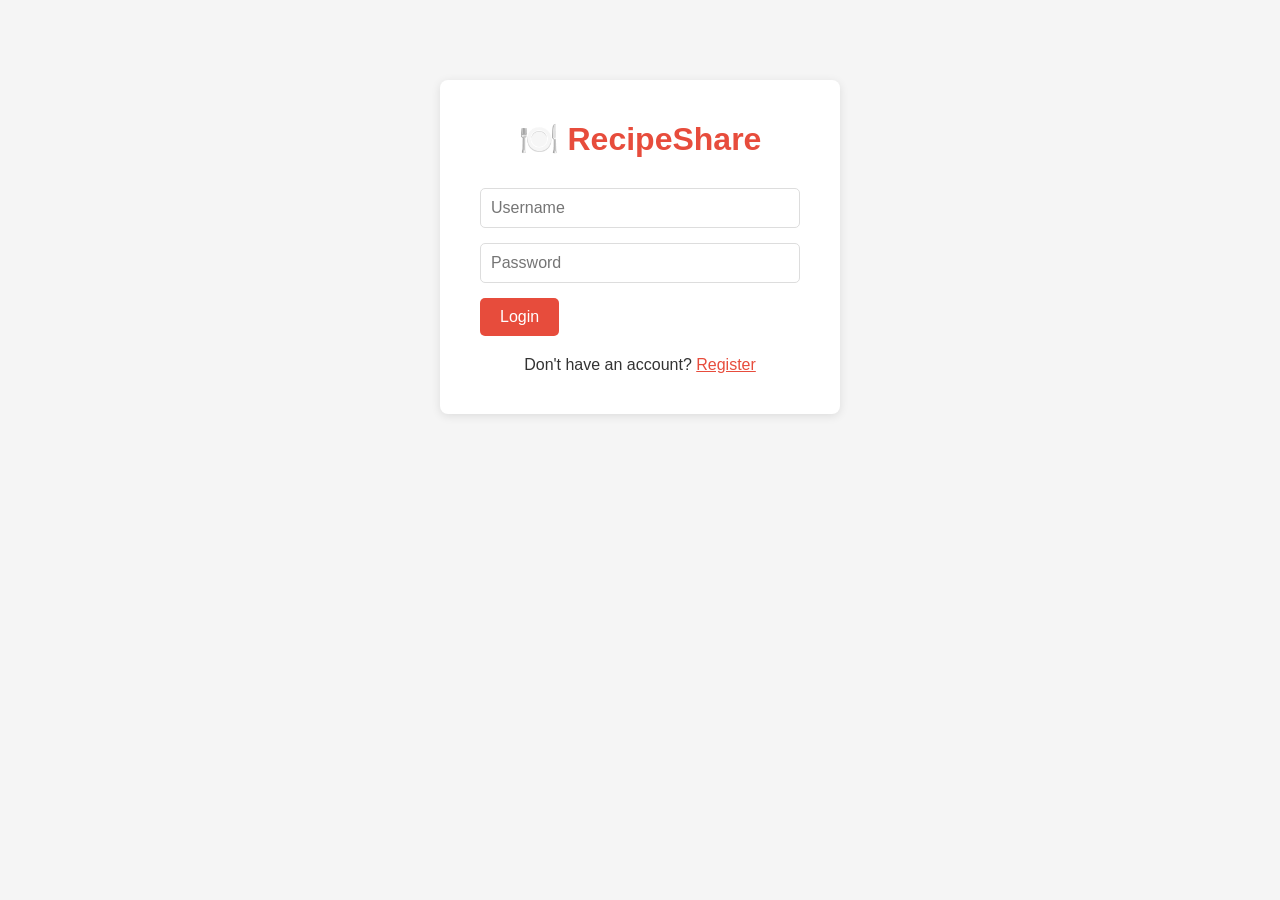
==== frontend/index.html @ fc5480e8 "Initial Frontend Part" ====
<!DOCTYPE html>
<html>
<head>
    <title>RecipeShare</title>
    <link rel="stylesheet" href="css/style.css">
</head>
<body>
    <nav>
        <a href="index.html">🍽️ RecipeShare</a>
        <div class="nav-links">
            <a href="create_recipe.html">+ Create Recipe</a>
            <a href="profile.html">My Profile</a>
            <button onclick="logout()">Logout</button>
        </div>
    </nav>
    <div class="container">
        <div id="recipeList"></div>
    </div>
    <script src="js/api.js"></script>
    <script src="js/home.js"></script>
</body>
</html>
---- frontend/css/style.css ----
* {
    margin: 0;
    padding: 0;
    box-sizing: border-box;
}

body {
    font-family: Arial, sans-serif;
    background-color: #f5f5f5;
    color: #333;
}

nav {
    background-color: #e74c3c;
    padding: 15px 30px;
    display: flex;
    justify-content: space-between;
    align-items: center;
}

nav a {
    color: white;
    text-decoration: none;
    font-size: 20px;
    font-weight: bold;
}

nav .nav-links a, nav .nav-links button {
    color: white;
    text-decoration: none;
    margin-left: 15px;
    background: none;
    border: none;
    cursor: pointer;
    font-size: 16px;
}

.container {
    max-width: 900px;
    margin: 30px auto;
    padding: 0 20px;
}

.card {
    background: white;
    border-radius: 8px;
    padding: 20px;
    margin-bottom: 20px;
    box-shadow: 0 2px 4px rgba(0,0,0,0.1);
}

.card h2 {
    margin-bottom: 10px;
    color: #e74c3c;
}

.card p {
    margin-bottom: 8px;
    color: #666;
}

.card a {
    color: #e74c3c;
    text-decoration: none;
    font-weight: bold;
}

input, textarea, select {
    width: 100%;
    padding: 10px;
    margin-bottom: 15px;
    border: 1px solid #ddd;
    border-radius: 5px;
    font-size: 16px;
}

button {
    background-color: #e74c3c;
    color: white;
    padding: 10px 20px;
    border: none;
    border-radius: 5px;
    cursor: pointer;
    font-size: 16px;
}

button:hover {
    background-color: #c0392b;
}

.auth-container {
    max-width: 400px;
    margin: 80px auto;
    background: white;
    padding: 40px;
    border-radius: 8px;
    box-shadow: 0 2px 10px rgba(0,0,0,0.1);
}

.auth-container h1 {
    text-align: center;
    margin-bottom: 30px;
    color: #e74c3c;
}

.auth-container p {
    text-align: center;
    margin-top: 20px;
}

.auth-container a {
    color: #e74c3c;
}

.profile-header {
    text-align: center;
    padding: 30px;
    background: white;
    border-radius: 8px;
    margin-bottom: 20px;
    box-shadow: 0 2px 4px rgba(0,0,0,0.1);
}

.profile-header img {
    border-radius: 50%;
    margin-bottom: 15px;
}

.profile-stats {
    display: flex;
    justify-content: center;
    gap: 30px;
    margin-top: 15px;
}

.profile-stats p {
    text-align: center;
    font-weight: bold;
}

.like-btn {
    background: none;
    border: 1px solid #e74c3c;
    color: #e74c3c;
    padding: 8px 16px;
    border-radius: 20px;
    cursor: pointer;
    font-size: 14px;
}

.like-btn:hover {
    background-color: #e74c3c;
    color: white;
}
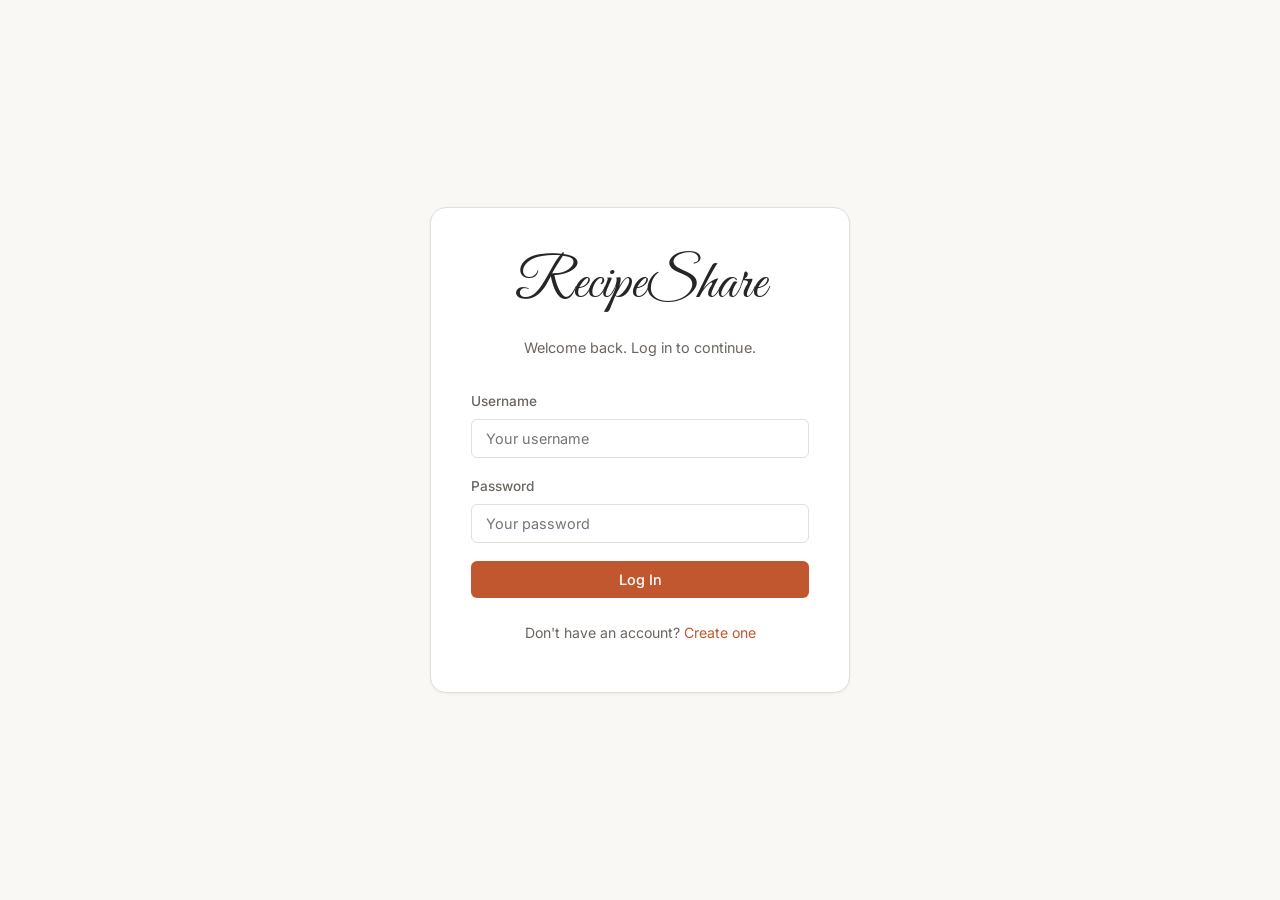
==== commit 964117a5: "UI: Complete premium frontend redesign with updated typography, dark themes, and refined layouts" ====
--- a/frontend/index.html
+++ b/frontend/index.html
@@ -1,22 +1,50 @@
 <!DOCTYPE html>
-<html>
+<html lang="en">
 <head>
-    <title>RecipeShare</title>
+    <meta charset="UTF-8">
+    <meta name="viewport" content="width=device-width, initial-scale=1.0">
+    <title>RecipeShare — Discover & Share Recipes</title>
+    <meta name="description" content="Discover, create, and share your favorite recipes with a community of food lovers.">
     <link rel="stylesheet" href="css/style.css">
 </head>
 <body>
-    <nav>
-        <a href="index.html">🍽️ RecipeShare</a>
-        <div class="nav-links">
-            <a href="create_recipe.html">+ Create Recipe</a>
-            <a href="profile.html">My Profile</a>
-            <button onclick="logout()">Logout</button>
+    <nav class="navbar">
+        <div class="navbar-inner">
+            <a href="index.html" class="navbar-brand">
+                 RecipeShare
+            </a>
+            <div class="nav-links">
+                <a href="index.html">Home</a>
+                <a href="profile.html">Profile</a>
+                <a href="create_recipe.html" class="btn-nav">+ New Recipe</a>
+                <button class="btn-logout" onclick="logout()">Logout</button>
+            </div>
         </div>
     </nav>
+
     <div class="container">
-        <div id="recipeList"></div>
+        <div class="page-header">
+            <h1>Recipes</h1>
+            <p>Discover something delicious to cook today</p>
+        </div>
+
+        <div class="search-section">
+            <form class="search-bar" id="searchForm" onsubmit="handleSearch(event)">
+                <input type="text" id="searchInput" placeholder="Search by title, cuisine, or ingredient..." />
+                <button type="submit">Search</button>
+            </form>
+        </div>
+
+        <div class="recipe-grid" id="recipeList"></div>
+
+        <div class="pagination" id="pagination" style="display:none;">
+            <button id="prevBtn" onclick="changePage(-1)">← Previous</button>
+            <span class="page-info" id="pageInfo"></span>
+            <button id="nextBtn" onclick="changePage(1)">Next →</button>
+        </div>
     </div>
+
     <script src="js/api.js"></script>
     <script src="js/home.js"></script>
 </body>
-</html>+</html>
--- a/frontend/css/style.css
+++ b/frontend/css/style.css
@@ -1,154 +1,1150 @@
-* {
+/* ============================================================
+   RecipeShare — Stylesheet
+   Warm editorial food magazine aesthetic
+   ============================================================ */
+
+@import url('https://fonts.googleapis.com/css2?family=DM+Serif+Display:ital@0;1&family=Inter:wght@400;500;600;700&family=Great+Vibes&display=swap');
+
+/* ---------- Design Tokens ---------- */
+:root {
+    --color-bg: #faf8f5;
+    --color-surface: #ffffff;
+    --color-surface-alt: #f3efe9;
+    --color-border: #e5dfd6;
+    --color-text: #2c2c2c;
+    --color-text-secondary: #6b6560;
+    --color-text-muted: #9a938b;
+    --color-accent: #c0572e;
+    --color-accent-hover: #a84a26;
+    --color-accent-light: #f5e6df;
+    --color-success: #3a7d44;
+    --color-error: #c43e3e;
+    --color-warning: #c48c2e;
+    --font-heading: 'DM Serif Display', Georgia, serif;
+    --font-body: 'Inter', -apple-system, sans-serif;
+    --radius-sm: 6px;
+    --radius-md: 10px;
+    --radius-lg: 16px;
+    --shadow-sm: 0 1px 3px rgba(0,0,0,0.06);
+    --shadow-md: 0 4px 12px rgba(0,0,0,0.08);
+    --shadow-lg: 0 8px 30px rgba(0,0,0,0.1);
+    --max-width: 1100px;
+    --transition: 0.2s ease;
+}
+
+/* ---------- Reset ---------- */
+*, *::before, *::after {
     margin: 0;
     padding: 0;
     box-sizing: border-box;
 }
 
+html { scroll-behavior: smooth; }
+
 body {
-    font-family: Arial, sans-serif;
-    background-color: #f5f5f5;
-    color: #333;
-}
-
-nav {
-    background-color: #e74c3c;
-    padding: 15px 30px;
-    display: flex;
+    font-family: var(--font-body);
+    background-color: var(--color-bg);
+    background-image: url('../img/bg.png');
+    background-repeat: repeat;
+    background-attachment: fixed;
+    background-size: 600px;
+    color: var(--color-text);
+    line-height: 1.6;
+    -webkit-font-smoothing: antialiased;
+}
+
+img { display: block; max-width: 100%; }
+a { color: var(--color-accent); text-decoration: none; }
+a:hover { color: var(--color-accent-hover); }
+ul, ol { list-style-position: inside; }
+
+/* ---------- Navigation ---------- */
+.navbar {
+    background-color: #1a1a1a; /* Dark charcoal */
+    background-image: url('../img/nav_bg.png'); /* Dark pattern */
+    background-size: 400px;
+    border-bottom: 1px solid #333333;
+    padding: 0 24px;
+    position: sticky;
+    top: 0;
+    z-index: 100;
+}
+
+.navbar-inner {
+    max-width: var(--max-width);
+    margin: 0 auto;
+    display: flex;
+    align-items: center;
     justify-content: space-between;
-    align-items: center;
-}
-
-nav a {
-    color: white;
+    height: 60px; /* Slimmer, modern height */
+}
+
+.navbar-brand {
+    font-family: 'Great Vibes', cursive;
+    font-weight: 400;
+    font-size: 2.5rem;
+    color: #f5f5f5; /* Light off-white */
     text-decoration: none;
-    font-size: 20px;
-    font-weight: bold;
-}
-
-nav .nav-links a, nav .nav-links button {
-    color: white;
+    line-height: 1;
+}
+
+.navbar-brand:hover { color: #ffffff; }
+
+.brand-logo {
+    display: none; /* Hide logo completely */
+}
+
+.nav-links {
+    display: flex;
+    align-items: center;
+    gap: 8px;
+}
+
+.nav-links a {
+    color: #e0e0e0;
+    font-family: var(--font-heading);
+    font-size: 1.1rem;
+    font-weight: 500;
+    padding: 8px 12px;
+    transition: color var(--transition);
     text-decoration: none;
-    margin-left: 15px;
+    letter-spacing: 0.5px;
+}
+
+.nav-links a:hover {
+    color: var(--color-accent); /* Elegant terracotta hover instead of a grey box */
+}
+
+.nav-links .btn-nav {
+    background: transparent;
+    color: var(--color-accent);
+    padding: 4px 16px;
+    border-radius: 20px;
+    font-size: 1.1rem;
+    border: 1.5px solid var(--color-accent);
+    cursor: pointer;
+    font-family: var(--font-heading);
+    transition: all var(--transition);
+    margin-left: 8px;
+}
+
+.nav-links .btn-nav:hover {
+    background: var(--color-accent);
+    color: #ffffff;
+}
+
+.btn-logout {
+    background: transparent;
+    border: none;
+    color: #a0a0a0;
+    padding: 8px 12px;
+    cursor: pointer;
+    font-size: 1.1rem;
+    font-family: var(--font-heading);
+    transition: color var(--transition);
+    margin-left: 4px;
+}
+
+.btn-logout:hover {
+    color: #ffffff;
+}
+
+/* ---------- Layout ---------- */
+.container {
+    max-width: var(--max-width);
+    margin: 0 auto;
+    padding: 32px 24px;
+}
+
+.page-header {
+    margin-bottom: 32px;
+}
+
+.page-header h1 {
+    font-family: var(--font-heading);
+    font-size: 2rem;
+    font-weight: 400;
+    margin-bottom: 6px;
+}
+
+.page-header p {
+    color: var(--color-text-secondary);
+    font-size: 0.95rem;
+}
+
+/* ---------- Recipe Grid ---------- */
+.recipe-grid {
+    display: grid;
+    grid-template-columns: repeat(auto-fill, minmax(320px, 1fr));
+    gap: 24px;
+}
+
+/* ---------- Recipe Card ---------- */
+.recipe-card {
+    background: var(--color-surface);
+    border-radius: var(--radius-md);
+    overflow: hidden;
+    border: 1px solid var(--color-border);
+    transition: box-shadow var(--transition), transform var(--transition);
+}
+
+.recipe-card:hover {
+    box-shadow: var(--shadow-md);
+    transform: translateY(-2px);
+}
+
+.recipe-card-img {
+    width: 100%;
+    height: 200px;
+    object-fit: cover;
+    background: var(--color-surface-alt);
+}
+
+.recipe-card-img-placeholder {
+    width: 100%;
+    height: 200px;
+    background: var(--color-surface-alt);
+    display: flex;
+    align-items: center;
+    justify-content: center;
+    font-size: 3rem;
+    color: var(--color-text-muted);
+}
+
+.recipe-card-body {
+    padding: 18px 20px 20px;
+}
+
+.recipe-card-body h3 {
+    font-family: var(--font-heading);
+    font-size: 1.25rem;
+    font-weight: 400;
+    margin-bottom: 8px;
+    line-height: 1.3;
+}
+
+.recipe-card-body h3 a {
+    color: var(--color-text);
+}
+
+.recipe-card-body h3 a:hover {
+    color: var(--color-accent);
+}
+
+.recipe-card-meta {
+    display: flex;
+    flex-wrap: wrap;
+    gap: 12px;
+    font-size: 0.82rem;
+    color: var(--color-text-secondary);
+    margin-bottom: 10px;
+    font-family: var(--font-body);
+}
+
+.recipe-card-meta span {
+    display: flex;
+    align-items: center;
+    gap: 4px;
+}
+
+.recipe-card-desc {
+    font-size: 0.9rem;
+    color: var(--color-text-secondary);
+    line-height: 1.5;
+    display: -webkit-box;
+    -webkit-line-clamp: 2;
+    -webkit-box-orient: vertical;
+    overflow: hidden;
+    margin-bottom: 14px;
+}
+
+.recipe-card-footer {
+    display: flex;
+    align-items: center;
+    justify-content: space-between;
+    padding-top: 12px;
+    border-top: 1px solid var(--color-border);
+}
+
+.recipe-card-footer .author {
+    font-size: 0.82rem;
+    color: var(--color-text-muted);
+}
+
+.recipe-card-footer .likes {
+    font-size: 0.82rem;
+    color: var(--color-text-muted);
+    display: flex;
+    align-items: center;
+    gap: 4px;
+}
+
+/* ---------- Search Bar ---------- */
+.search-section {
+    margin-bottom: 28px;
+}
+
+.search-bar {
+    display: flex;
+    gap: 10px;
+    max-width: 560px;
+}
+
+.search-bar input {
+    flex: 1;
+    padding: 10px 16px;
+    border: 1px solid var(--color-border);
+    border-radius: var(--radius-sm);
+    font-size: 0.9rem;
+    font-family: var(--font-body);
+    background: var(--color-surface);
+    outline: none;
+    transition: border-color var(--transition);
+}
+
+.search-bar input:focus {
+    border-color: var(--color-accent);
+}
+
+.search-bar button {
+    padding: 10px 20px;
+    background: var(--color-accent);
+    color: #fff;
+    border: none;
+    border-radius: var(--radius-sm);
+    font-size: 0.9rem;
+    font-family: var(--font-body);
+    font-weight: 500;
+    cursor: pointer;
+    transition: background var(--transition);
+}
+
+.search-bar button:hover {
+    background: var(--color-accent-hover);
+}
+
+/* ---------- Pagination ---------- */
+.pagination {
+    display: flex;
+    align-items: center;
+    justify-content: center;
+    gap: 12px;
+    margin-top: 36px;
+    padding-top: 24px;
+    border-top: 1px solid var(--color-border);
+}
+
+.pagination button {
+    padding: 8px 18px;
+    background: var(--color-surface);
+    color: var(--color-text-secondary);
+    border: 1px solid var(--color-border);
+    border-radius: var(--radius-sm);
+    font-size: 0.85rem;
+    font-family: var(--font-body);
+    cursor: pointer;
+    transition: border-color var(--transition), color var(--transition);
+}
+
+.pagination button:hover:not(:disabled) {
+    border-color: var(--color-accent);
+    color: var(--color-accent);
+}
+
+.pagination button:disabled {
+    opacity: 0.4;
+    cursor: default;
+}
+
+.pagination .page-info {
+    font-size: 0.85rem;
+    color: var(--color-text-muted);
+}
+
+/* ---------- Auth Pages ---------- */
+.auth-page {
+    min-height: 100vh;
+    display: flex;
+    align-items: center;
+    justify-content: center;
+    background: var(--color-bg);
+    padding: 24px;
+}
+
+.auth-card {
+    background: var(--color-surface);
+    border: 1px solid var(--color-border);
+    border-radius: var(--radius-lg);
+    padding: 48px 40px;
+    width: 100%;
+    max-width: 420px;
+    box-shadow: var(--shadow-sm);
+}
+
+.auth-card .brand {
+    font-family: 'Great Vibes', cursive;
+    font-weight: 400;
+    font-size: 3.5rem;
+    color: #262626;
+    text-align: center;
+    margin-bottom: 24px;
+    line-height: 1;
+}
+
+.auth-card .subtitle {
+    text-align: center;
+    color: var(--color-text-secondary);
+    font-size: 0.9rem;
+    margin-bottom: 32px;
+}
+
+.auth-card .auth-footer {
+    text-align: center;
+    margin-top: 24px;
+    font-size: 0.88rem;
+    color: var(--color-text-secondary);
+}
+
+/* ---------- Forms ---------- */
+.form-group {
+    margin-bottom: 18px;
+}
+
+.form-group label {
+    display: block;
+    font-size: 0.85rem;
+    font-weight: 500;
+    color: var(--color-text-secondary);
+    margin-bottom: 6px;
+}
+
+.form-input {
+    width: 100%;
+    padding: 10px 14px;
+    border: 1px solid var(--color-border);
+    border-radius: var(--radius-sm);
+    font-size: 0.9rem;
+    font-family: var(--font-body);
+    background: var(--color-surface);
+    color: var(--color-text);
+    outline: none;
+    transition: border-color var(--transition);
+}
+
+.form-input:focus {
+    border-color: var(--color-accent);
+}
+
+textarea.form-input {
+    resize: vertical;
+    min-height: 100px;
+}
+
+select.form-input {
+    cursor: pointer;
+    appearance: none;
+    background-image: url("data:image/svg+xml;charset=UTF-8,%3csvg xmlns='http://www.w3.org/2000/svg' viewBox='0 0 24 24' fill='none' stroke='%236b6560' stroke-width='2' stroke-linecap='round' stroke-linejoin='round'%3e%3cpolyline points='6 9 12 15 18 9'%3e%3c/polyline%3e%3c/svg%3e");
+    background-repeat: no-repeat;
+    background-position: right 12px center;
+    background-size: 16px;
+    padding-right: 36px;
+}
+
+.form-input-error {
+    border-color: var(--color-error);
+}
+
+.form-error-text {
+    color: var(--color-error);
+    font-size: 0.8rem;
+    margin-top: 4px;
+}
+
+.form-hint {
+    color: var(--color-text-muted);
+    font-size: 0.78rem;
+    margin-top: 4px;
+}
+
+.form-row {
+    display: grid;
+    grid-template-columns: 1fr 1fr;
+    gap: 14px;
+}
+
+.form-checkbox {
+    display: flex;
+    align-items: center;
+    gap: 8px;
+    font-size: 0.9rem;
+    color: var(--color-text-secondary);
+    cursor: pointer;
+}
+
+.form-checkbox input[type="checkbox"] {
+    width: 18px;
+    height: 18px;
+    accent-color: var(--color-accent);
+    cursor: pointer;
+}
+
+/* ---------- Buttons ---------- */
+.btn {
+    display: inline-flex;
+    align-items: center;
+    justify-content: center;
+    gap: 6px;
+    padding: 10px 22px;
+    border-radius: var(--radius-sm);
+    font-size: 0.9rem;
+    font-family: var(--font-body);
+    font-weight: 500;
+    cursor: pointer;
+    border: none;
+    transition: background var(--transition), opacity var(--transition);
+}
+
+.btn:disabled {
+    opacity: 0.6;
+    cursor: default;
+}
+
+.btn-primary {
+    background: var(--color-accent);
+    color: #fff;
+}
+
+.btn-primary:hover:not(:disabled) {
+    background: var(--color-accent-hover);
+}
+
+.btn-full {
+    width: 100%;
+}
+
+.btn-secondary {
+    background: var(--color-surface-alt);
+    color: var(--color-text);
+    border: 1px solid var(--color-border);
+}
+
+.btn-secondary:hover:not(:disabled) {
+    background: var(--color-border);
+}
+
+.btn-outline {
+    background: transparent;
+    color: var(--color-accent);
+    border: 1px solid var(--color-accent);
+}
+
+.btn-outline:hover:not(:disabled) {
+    background: var(--color-accent-light);
+}
+
+.btn-sm {
+    padding: 6px 14px;
+    font-size: 0.82rem;
+}
+
+.btn-danger {
+    background: none;
+    color: var(--color-error);
+    border: 1px solid var(--color-error);
+    padding: 4px 10px;
+    font-size: 0.78rem;
+}
+
+.btn-danger:hover:not(:disabled) {
+    background: var(--color-error);
+    color: #fff;
+}
+
+.btn-like {
+    background: none;
+    border: 1px solid var(--color-border);
+    color: var(--color-text-secondary);
+    padding: 8px 18px;
+    border-radius: 24px;
+    font-size: 0.85rem;
+    font-family: var(--font-body);
+    cursor: pointer;
+    transition: all var(--transition);
+}
+
+.btn-like:hover {
+    border-color: var(--color-accent);
+    color: var(--color-accent);
+}
+
+.btn-like.liked {
+    background: var(--color-accent-light);
+    border-color: var(--color-accent);
+    color: var(--color-accent);
+}
+
+/* ---------- Card (generic) ---------- */
+.card {
+    background: var(--color-surface);
+    border: 1px solid var(--color-border);
+    border-radius: var(--radius-md);
+    padding: 24px;
+    margin-bottom: 20px;
+}
+
+.card h2 {
+    font-family: var(--font-heading);
+    font-size: 1.3rem;
+    font-weight: 400;
+    margin-bottom: 16px;
+}
+
+/* ---------- Recipe Detail Page ---------- */
+.recipe-hero {
+    position: relative;
+    border-radius: var(--radius-lg);
+    overflow: hidden;
+    margin-bottom: 28px;
+}
+
+.recipe-hero img {
+    width: 100%;
+    height: 380px;
+    object-fit: cover;
+}
+
+.recipe-hero-placeholder {
+    width: 100%;
+    height: 260px;
+    background: var(--color-surface-alt);
+    display: flex;
+    align-items: center;
+    justify-content: center;
+    font-size: 4rem;
+    border-radius: var(--radius-lg);
+    margin-bottom: 28px;
+}
+
+.recipe-title-section {
+    margin-bottom: 24px;
+}
+
+.recipe-title-section h1 {
+    font-family: var(--font-heading);
+    font-size: 2.2rem;
+    font-weight: 400;
+    line-height: 1.2;
+    margin-bottom: 10px;
+}
+
+.recipe-title-section .recipe-desc {
+    font-size: 1rem;
+    color: var(--color-text-secondary);
+    line-height: 1.6;
+    margin-bottom: 16px;
+}
+
+.recipe-info-bar {
+    display: flex;
+    flex-wrap: wrap;
+    gap: 20px;
+    padding: 16px 0;
+    border-top: 1px solid var(--color-border);
+    border-bottom: 1px solid var(--color-border);
+    margin-bottom: 28px;
+}
+
+.recipe-info-item {
+    text-align: center;
+}
+
+.recipe-info-item .label {
+    font-size: 0.72rem;
+    text-transform: uppercase;
+    letter-spacing: 0.06em;
+    color: var(--color-text-muted);
+    margin-bottom: 2px;
+}
+
+.recipe-info-item .value {
+    font-size: 0.95rem;
+    font-weight: 600;
+    color: var(--color-text);
+}
+
+.recipe-actions {
+    display: flex;
+    gap: 12px;
+    margin-bottom: 28px;
+}
+
+/* ---------- Ingredients List ---------- */
+.ingredient-list {
+    list-style: none;
+}
+
+.ingredient-list li {
+    padding: 10px 0;
+    border-bottom: 1px solid var(--color-surface-alt);
+    font-size: 0.93rem;
+    display: flex;
+    align-items: center;
+    justify-content: space-between;
+}
+
+.ingredient-list li:last-child {
+    border-bottom: none;
+}
+
+.ingredient-qty {
+    font-weight: 600;
+    color: var(--color-accent);
+    margin-right: 6px;
+}
+
+/* ---------- Steps List ---------- */
+.steps-list {
+    list-style: none;
+    counter-reset: step-counter;
+}
+
+.steps-list li {
+    counter-increment: step-counter;
+    padding: 14px 0;
+    border-bottom: 1px solid var(--color-surface-alt);
+    font-size: 0.93rem;
+    line-height: 1.6;
+    display: flex;
+    align-items: flex-start;
+    gap: 14px;
+}
+
+.steps-list li:last-child {
+    border-bottom: none;
+}
+
+.steps-list li::before {
+    content: counter(step-counter);
+    flex-shrink: 0;
+    width: 30px;
+    height: 30px;
+    background: var(--color-accent-light);
+    color: var(--color-accent);
+    border-radius: 50%;
+    display: flex;
+    align-items: center;
+    justify-content: center;
+    font-size: 0.82rem;
+    font-weight: 600;
+}
+
+.step-content {
+    flex: 1;
+    display: flex;
+    align-items: flex-start;
+    justify-content: space-between;
+    gap: 10px;
+}
+
+/* ---------- Add Form (inline on recipe detail) ---------- */
+.inline-add-form {
+    display: flex;
+    gap: 8px;
+    align-items: flex-end;
+    flex-wrap: wrap;
+    margin-top: 14px;
+    padding-top: 14px;
+    border-top: 1px solid var(--color-surface-alt);
+}
+
+.inline-add-form .form-input {
+    flex: 1;
+    min-width: 100px;
+    margin-bottom: 0;
+}
+
+.inline-add-form .btn {
+    white-space: nowrap;
+}
+
+/* ---------- Profile Page ---------- */
+.profile-header {
+    background: var(--color-surface);
+    border: 1px solid var(--color-border);
+    border-radius: var(--radius-lg);
+    padding: 36px;
+    text-align: center;
+    margin-bottom: 28px;
+}
+
+.profile-avatar {
+    width: 96px;
+    height: 96px;
+    border-radius: 50%;
+    object-fit: cover;
+    margin: 0 auto 16px;
+    border: 3px solid var(--color-surface-alt);
+    background: var(--color-surface-alt);
+}
+
+.profile-header h1 {
+    font-family: var(--font-heading);
+    font-size: 1.6rem;
+    font-weight: 400;
+    margin-bottom: 6px;
+}
+
+.profile-bio {
+    color: var(--color-text-secondary);
+    font-size: 0.9rem;
+    margin-bottom: 20px;
+    max-width: 420px;
+    margin-left: auto;
+    margin-right: auto;
+}
+
+.profile-stats {
+    display: flex;
+    justify-content: center;
+    gap: 36px;
+}
+
+.profile-stat {
+    text-align: center;
+}
+
+.profile-stat .number {
+    font-size: 1.3rem;
+    font-weight: 700;
+    color: var(--color-text);
+    display: block;
+}
+
+.profile-stat .label {
+    font-size: 0.78rem;
+    text-transform: uppercase;
+    letter-spacing: 0.05em;
+    color: var(--color-text-muted);
+}
+
+.section-title {
+    font-family: var(--font-heading);
+    font-size: 1.4rem;
+    font-weight: 400;
+    margin-bottom: 20px;
+}
+
+/* ---------- Edit Profile Form ---------- */
+.edit-form {
+    background: var(--color-surface);
+    border: 1px solid var(--color-border);
+    border-radius: var(--radius-md);
+    padding: 28px;
+    margin-top: 20px;
+    display: none;
+}
+
+.edit-form.visible {
+    display: block;
+}
+
+/* ---------- Difficulty Selector ---------- */
+.difficulty-options {
+    display: flex;
+    gap: 10px;
+}
+
+.difficulty-option {
+    flex: 1;
+}
+
+.difficulty-option input[type="radio"] {
+    display: none;
+}
+
+.difficulty-option label {
+    display: block;
+    text-align: center;
+    padding: 10px;
+    border: 1px solid var(--color-border);
+    border-radius: var(--radius-sm);
+    font-size: 0.85rem;
+    font-weight: 500;
+    color: var(--color-text-secondary);
+    cursor: pointer;
+    transition: all var(--transition);
+}
+
+.difficulty-option input[type="radio"]:checked + label {
+    border-color: var(--color-accent);
+    background: var(--color-accent-light);
+    color: var(--color-accent);
+}
+
+.difficulty-option label:hover {
+    border-color: var(--color-text-muted);
+}
+
+/* ---------- Image Preview ---------- */
+.image-upload-area {
+    border: 2px dashed var(--color-border);
+    border-radius: var(--radius-md);
+    padding: 28px;
+    text-align: center;
+    cursor: pointer;
+    transition: border-color var(--transition);
+    position: relative;
+}
+
+.image-upload-area:hover {
+    border-color: var(--color-text-muted);
+}
+
+.image-upload-area input[type="file"] {
+    position: absolute;
+    inset: 0;
+    opacity: 0;
+    cursor: pointer;
+}
+
+.image-upload-area .upload-icon {
+    font-size: 2rem;
+    margin-bottom: 8px;
+}
+
+.image-upload-area .upload-text {
+    font-size: 0.85rem;
+    color: var(--color-text-muted);
+}
+
+.image-preview {
+    margin-top: 12px;
+    border-radius: var(--radius-md);
+    overflow: hidden;
+    display: none;
+}
+
+.image-preview img {
+    width: 100%;
+    height: 200px;
+    object-fit: cover;
+}
+
+.image-preview.has-image {
+    display: block;
+}
+
+/* ---------- Dynamic List (add ingredients/steps on create page) ---------- */
+.dynamic-list-item {
+    display: flex;
+    gap: 8px;
+    align-items: center;
+    margin-bottom: 8px;
+}
+
+.dynamic-list-item .form-input {
+    margin-bottom: 0;
+}
+
+.dynamic-list-item .btn-remove {
     background: none;
     border: none;
-    cursor: pointer;
-    font-size: 16px;
-}
-
-.container {
-    max-width: 900px;
-    margin: 30px auto;
-    padding: 0 20px;
-}
-
-.card {
-    background: white;
-    border-radius: 8px;
-    padding: 20px;
-    margin-bottom: 20px;
-    box-shadow: 0 2px 4px rgba(0,0,0,0.1);
-}
-
-.card h2 {
+    color: var(--color-text-muted);
+    cursor: pointer;
+    font-size: 1.1rem;
+    padding: 6px;
+    transition: color var(--transition);
+    flex-shrink: 0;
+}
+
+.dynamic-list-item .btn-remove:hover {
+    color: var(--color-error);
+}
+
+.btn-add-row {
+    background: none;
+    border: 1px dashed var(--color-border);
+    color: var(--color-text-secondary);
+    padding: 8px 16px;
+    border-radius: var(--radius-sm);
+    font-size: 0.85rem;
+    font-family: var(--font-body);
+    cursor: pointer;
+    width: 100%;
+    margin-top: 4px;
+    transition: border-color var(--transition), color var(--transition);
+}
+
+.btn-add-row:hover {
+    border-color: var(--color-accent);
+    color: var(--color-accent);
+}
+
+/* ---------- Toast Notifications ---------- */
+.toast-container {
+    position: fixed;
+    top: 80px;
+    right: 24px;
+    z-index: 1000;
+    display: flex;
+    flex-direction: column;
+    gap: 8px;
+}
+
+.toast {
+    background: var(--color-surface);
+    border: 1px solid var(--color-border);
+    border-radius: var(--radius-sm);
+    padding: 12px 20px;
+    font-size: 0.88rem;
+    box-shadow: var(--shadow-md);
+    display: flex;
+    align-items: center;
+    gap: 10px;
+    min-width: 260px;
+    max-width: 380px;
+    animation: toast-in 0.3s ease;
+}
+
+.toast.toast-success { border-left: 3px solid var(--color-success); }
+.toast.toast-error { border-left: 3px solid var(--color-error); }
+.toast.toast-info { border-left: 3px solid var(--color-accent); }
+
+.toast.toast-out {
+    animation: toast-out 0.25s ease forwards;
+}
+
+@keyframes toast-in {
+    from { opacity: 0; transform: translateX(30px); }
+    to { opacity: 1; transform: translateX(0); }
+}
+
+@keyframes toast-out {
+    from { opacity: 1; transform: translateX(0); }
+    to { opacity: 0; transform: translateX(30px); }
+}
+
+/* ---------- Loading Skeleton ---------- */
+.skeleton {
+    background: linear-gradient(90deg, var(--color-surface-alt) 25%, var(--color-border) 50%, var(--color-surface-alt) 75%);
+    background-size: 200% 100%;
+    animation: skeleton-shimmer 1.5s ease infinite;
+    border-radius: var(--radius-sm);
+}
+
+@keyframes skeleton-shimmer {
+    0% { background-position: 200% 0; }
+    100% { background-position: -200% 0; }
+}
+
+.skeleton-card {
+    background: var(--color-surface);
+    border: 1px solid var(--color-border);
+    border-radius: var(--radius-md);
+    overflow: hidden;
+}
+
+.skeleton-card .skeleton-img {
+    height: 200px;
+}
+
+.skeleton-card .skeleton-body {
+    padding: 18px 20px;
+}
+
+.skeleton-card .skeleton-title {
+    height: 20px;
+    width: 70%;
     margin-bottom: 10px;
-    color: #e74c3c;
-}
-
-.card p {
+}
+
+.skeleton-card .skeleton-text {
+    height: 14px;
+    width: 100%;
     margin-bottom: 8px;
-    color: #666;
-}
-
-.card a {
-    color: #e74c3c;
-    text-decoration: none;
-    font-weight: bold;
-}
-
-input, textarea, select {
-    width: 100%;
-    padding: 10px;
-    margin-bottom: 15px;
-    border: 1px solid #ddd;
-    border-radius: 5px;
-    font-size: 16px;
-}
-
-button {
-    background-color: #e74c3c;
-    color: white;
-    padding: 10px 20px;
-    border: none;
-    border-radius: 5px;
-    cursor: pointer;
-    font-size: 16px;
-}
-
-button:hover {
-    background-color: #c0392b;
-}
-
-.auth-container {
-    max-width: 400px;
-    margin: 80px auto;
-    background: white;
-    padding: 40px;
-    border-radius: 8px;
-    box-shadow: 0 2px 10px rgba(0,0,0,0.1);
-}
-
-.auth-container h1 {
+}
+
+.skeleton-card .skeleton-text-short {
+    height: 14px;
+    width: 50%;
+}
+
+/* ---------- Empty State ---------- */
+.empty-state {
     text-align: center;
-    margin-bottom: 30px;
-    color: #e74c3c;
-}
-
-.auth-container p {
-    text-align: center;
-    margin-top: 20px;
-}
-
-.auth-container a {
-    color: #e74c3c;
-}
-
-.profile-header {
-    text-align: center;
-    padding: 30px;
-    background: white;
-    border-radius: 8px;
-    margin-bottom: 20px;
-    box-shadow: 0 2px 4px rgba(0,0,0,0.1);
-}
-
-.profile-header img {
-    border-radius: 50%;
-    margin-bottom: 15px;
-}
-
-.profile-stats {
-    display: flex;
-    justify-content: center;
-    gap: 30px;
-    margin-top: 15px;
-}
-
-.profile-stats p {
-    text-align: center;
-    font-weight: bold;
-}
-
-.like-btn {
-    background: none;
-    border: 1px solid #e74c3c;
-    color: #e74c3c;
-    padding: 8px 16px;
-    border-radius: 20px;
-    cursor: pointer;
-    font-size: 14px;
-}
-
-.like-btn:hover {
-    background-color: #e74c3c;
-    color: white;
-}+    padding: 60px 20px;
+    color: var(--color-text-muted);
+}
+
+.empty-state .empty-icon {
+    font-size: 3rem;
+    margin-bottom: 12px;
+}
+
+.empty-state p {
+    font-size: 0.95rem;
+}
+
+/* ---------- Responsive ---------- */
+@media (max-width: 768px) {
+    .recipe-grid {
+        grid-template-columns: 1fr;
+    }
+
+    .form-row {
+        grid-template-columns: 1fr;
+    }
+
+    .navbar-inner {
+        height: auto;
+        padding: 12px 0;
+        flex-wrap: wrap;
+        gap: 10px;
+    }
+
+    .nav-links {
+        flex-wrap: wrap;
+    }
+
+    .auth-card {
+        padding: 32px 24px;
+    }
+
+    .recipe-title-section h1 {
+        font-size: 1.6rem;
+    }
+
+    .recipe-info-bar {
+        gap: 14px;
+    }
+
+    .profile-stats {
+        gap: 20px;
+    }
+
+    .container {
+        padding: 20px 16px;
+    }
+
+    .inline-add-form {
+        flex-direction: column;
+    }
+
+    .inline-add-form .form-input {
+        width: 100%;
+    }
+}
+
+@media (max-width: 480px) {
+    .recipe-grid {
+        grid-template-columns: 1fr;
+    }
+
+    .search-bar {
+        flex-direction: column;
+    }
+
+    .difficulty-options {
+        flex-direction: column;
+    }
+}
